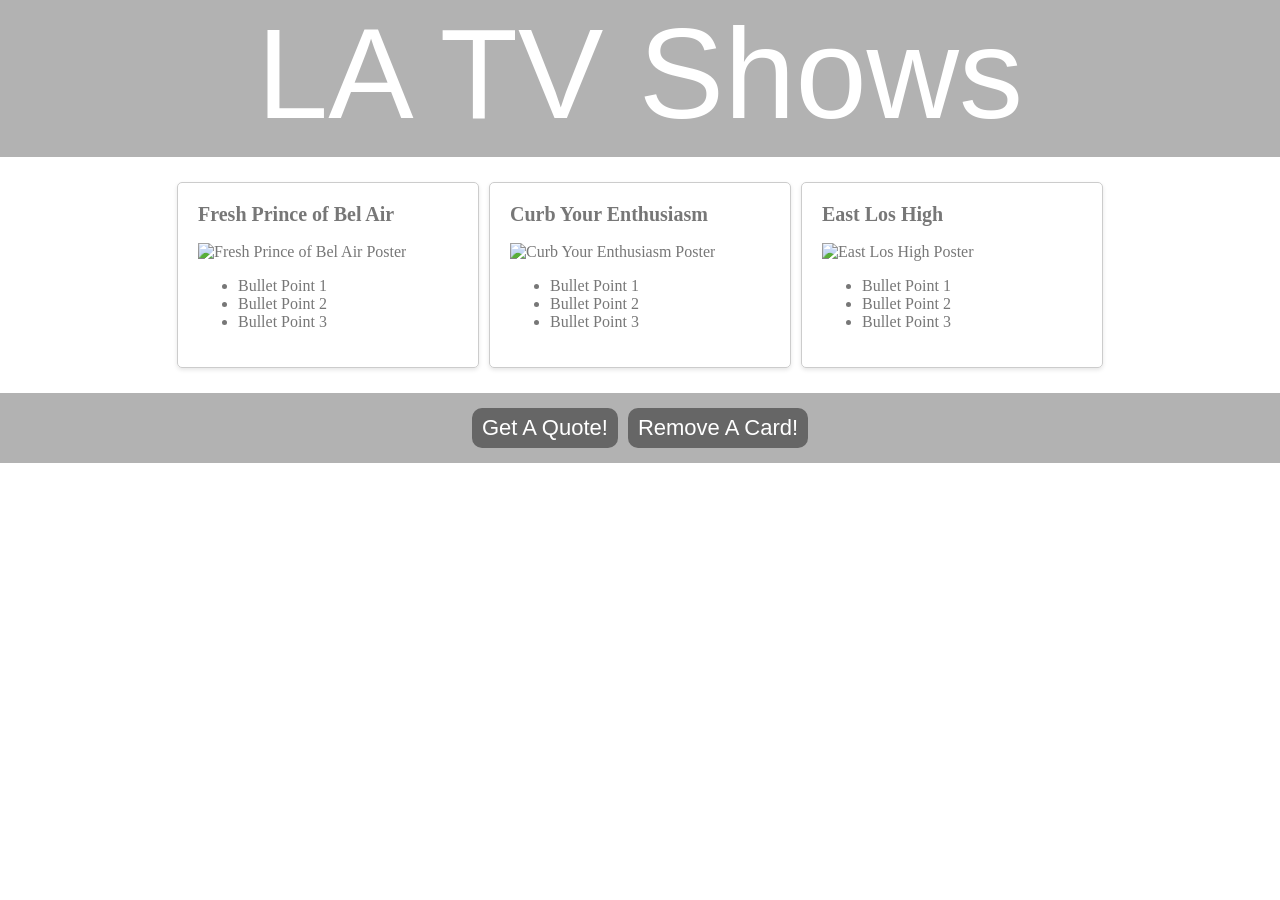
==== index.html @ 1fe8e434 "Initial commit" ====
<!doctype html>
<html>
  <head>
    <title>LA TV Shows | Home</title>
    <meta name="description" content="A Catalog of Shows Set in Los Angeles" />
    <link rel="stylesheet" href="style.css" />
    <script type="text/javascript" src="scripts.js"></script>
  </head>

  <body>
    <header class="main-header">
      <h1 class="title">LA TV Shows</h1>
    </header>
    <div id="card-container"></div>
    <div class="card" style="display: none">
      <div class="card-content">
        <h2>TV Show Title</h2>
        <img src="" alt="TV Show Poster" />
        <ul>
          <li>Bullet Point 1</li>
          <li>Bullet Point 2</li>
          <li>Bullet Point 3</li>
        </ul>
      </div>
    </div>
    <div class="footer">
      <button onclick="quoteAlert()">Get A Quote!</button>
      <button onclick="removeLastCard()">Remove A Card!</button>
    </div>
  </body>
</html>
---- style.css ----
html,
body {
  margin: 0;
  padding: 0;
}

.main-header {
  background-color: rgba(0, 0, 0, 0.3);
  padding-bottom: 10px;
}

.title {
  text-align: center;
  margin: 0;
  font-size: 8em;
  font-family: "Helvetica";
  font-weight: normal;
  color: white;
}

#card-container {
  display: flex;
  justify-content: center;
  margin: 20px;
}

.card {
  width: 300px;
  border: 1px solid #ccc;
  border-radius: 5px;
  box-shadow: 0 2px 4px rgba(0, 0, 0, 0.1);
  margin: 5px;
}

.card-content {
  padding: 20px;
  font-family: "Verdana";
  color: #777;
}

.card-content h2 {
  margin-top: 0;
  font-size: 20px;
}

.card img {
  width: 100%;
  height: auto;
}

.footer {
  display: flex;
  justify-content: center;
  background-color: rgba(0, 0, 0, 0.3);
  padding: 10px;
}

button {
  text-align: center;
  background-color: #666;
  border: none;
  padding-left: 10px;
  padding-right: 10px;
  height: 40px;
  border-radius: 10px;
  color: white;
  font-size: 22px;
  cursor: pointer;
  margin: 5px;
}
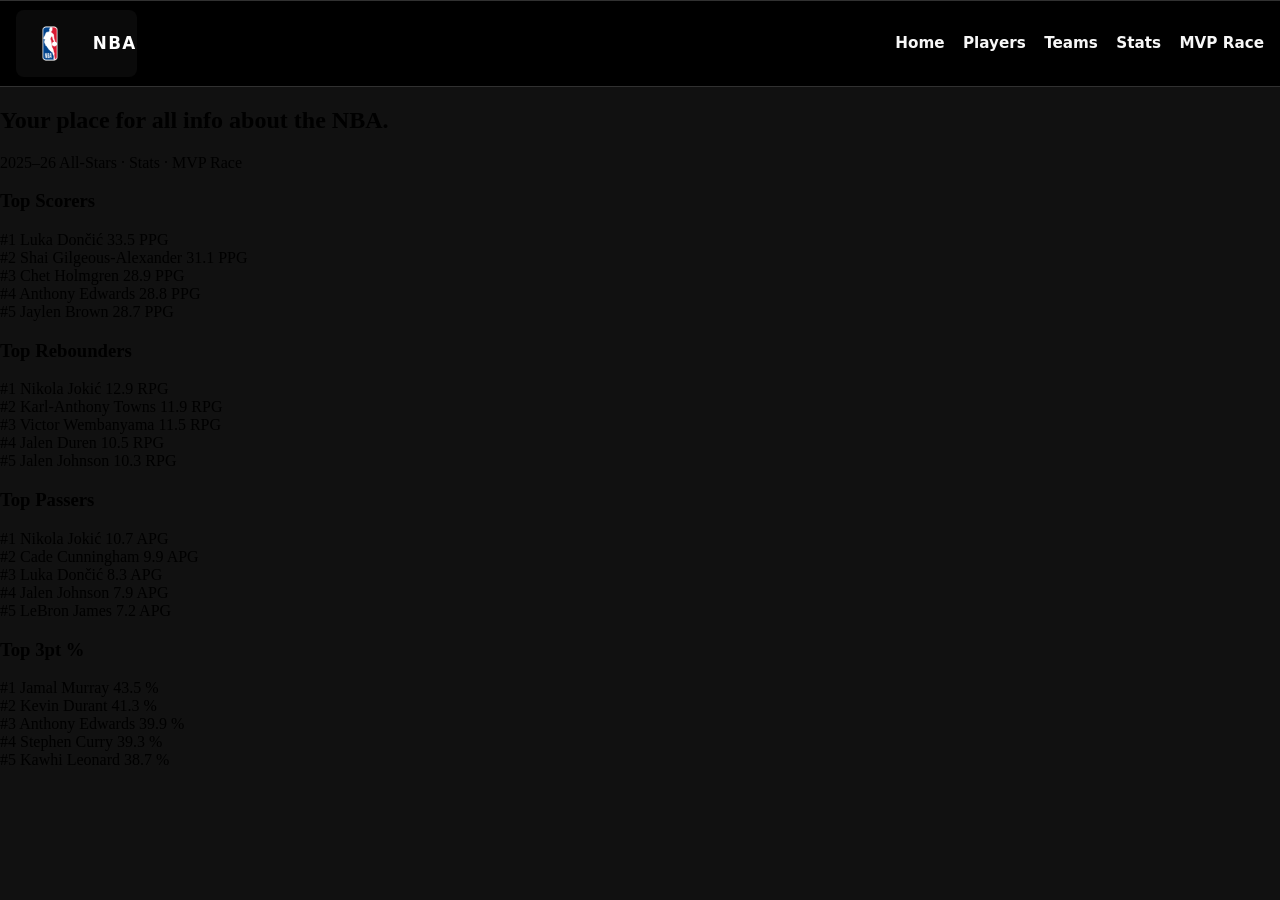
==== commit 3300ef97: "added data from csv and added navbar + home page data" ====
--- a/index.html
+++ b/index.html
@@ -1,31 +1,43 @@
-<!doctype html>
-<html>
-  <head>
-    <title>LA TV Shows | Home</title>
-    <meta name="description" content="A Catalog of Shows Set in Los Angeles" />
-    <link rel="stylesheet" href="style.css" />
-    <script type="text/javascript" src="scripts.js"></script>
-  </head>
+<!DOCTYPE html>
+<html lang="en">
+<head>
+  <meta charset="UTF-8">
+  <meta name="viewport" content="width=device-width, initial-scale=1.0">
+  <title>NBA Page</title>
+  <link rel="stylesheet" href="style.css" />
+</head>
+<body>
+  <nav class="site-nav" aria-label="Primary">
+    <a class="brand" href="#" aria-label="NBA home">
+      <img class="brand-mark" src="assets/nba-logo_2x.png" alt="NBA-style brand mark" />
+      <span class="brand-text">NBA</span>
+    </a>
 
-  <body>
-    <header class="main-header">
-      <h1 class="title">LA TV Shows</h1>
-    </header>
-    <div id="card-container"></div>
-    <div class="card" style="display: none">
-      <div class="card-content">
-        <h2>TV Show Title</h2>
-        <img src="" alt="TV Show Poster" />
-        <ul>
-          <li>Bullet Point 1</li>
-          <li>Bullet Point 2</li>
-          <li>Bullet Point 3</li>
-        </ul>
-      </div>
+    <ul class="nav-links">
+      <li><a href="#">Home</a></li>
+      <li><a href="#">Players</a></li>
+      <li><a href="#">Teams</a></li>
+      <li><a href="#">Stats</a></li>
+      <li><a href="#">MVP Race</a></li>
+    </ul>
+  </nav>
+  <section id="page-home" class="page active">
+
+    <div class="hero-section">
+      <h1>Your place for all info about the NBA.</h1>
+      <p class="subtitle">2025–26 All-Stars · Stats · MVP Race</p>
     </div>
-    <div class="footer">
-      <button onclick="quoteAlert()">Get A Quote!</button>
-      <button onclick="removeLastCard()">Remove A Card!</button>
+
+    <div class="leaderboards">
+      <div id="top-scorers"></div>
+      <div id="top-rebounds"></div>  
+      <div id="top-assists"></div>
+      <div id="top-3pt-percent"></div>
     </div>
-  </body>
-</html>
+
+</section>
+<script src="data.js"></script>
+<script src="app.js"></script>
+</body>
+
+</html>
--- a/style.css
+++ b/style.css
@@ -1,70 +1,207 @@
-html,
 body {
   margin: 0;
+  background: #111;
+}
+
+.site-nav {
+  position: sticky;
+  top: 0;
+  z-index: 1000;
+  display: flex;
+  align-items: center;
+  justify-content: space-between;
+  gap: 1.25rem;
+  padding: 0.55rem 1rem;
+  background: #000;
+  border-top: 1px solid #313131;
+  border-bottom: 1px solid #313131;
+}
+
+.brand {
+  display: inline-flex;
+  align-items: center;
+  gap: 0.55rem;
+  justify-content: center;
+  flex: 0 0 auto;
+  text-decoration: none;
+  padding: 0.15rem 0.35rem;
+  border-radius: 0.5rem;
+  background: rgba(255, 255, 255, 0.04);
+}
+
+.brand-mark {
+  display: block;
+  width: 4.25rem;
+  height: 3.2rem;
+  object-fit: contain;
+}
+
+.brand-text {
+  color: #ffffff;
+  font: 800 1.05rem/1 system-ui, -apple-system, BlinkMacSystemFont, "Segoe UI", sans-serif;
+  letter-spacing: 0.08em;
+}
+
+.nav-links {
+  display: flex;
+  align-items: center;
+  flex-wrap: wrap;
+  gap: 0.2rem 1.15rem;
+  margin: 0;
   padding: 0;
-}
-
-.main-header {
-  background-color: rgba(0, 0, 0, 0.3);
-  padding-bottom: 10px;
-}
-
-.title {
-  text-align: center;
-  margin: 0;
-  font-size: 8em;
-  font-family: "Helvetica";
-  font-weight: normal;
-  color: white;
-}
-
-#card-container {
+  list-style: none;
+  margin-left: auto;
+}
+
+.nav-links li {
   display: flex;
+}
+
+.site-nav a {
+  display: inline-flex;
+  align-items: center;
   justify-content: center;
-  margin: 20px;
-}
-
-.card {
-  width: 300px;
-  border: 1px solid #ccc;
-  border-radius: 5px;
-  box-shadow: 0 2px 4px rgba(0, 0, 0, 0.1);
-  margin: 5px;
-}
-
-.card-content {
-  padding: 20px;
-  font-family: "Verdana";
-  color: #777;
-}
-
-.card-content h2 {
-  margin-top: 0;
-  font-size: 20px;
-}
-
-.card img {
-  width: 100%;
-  height: auto;
-}
-
-.footer {
-  display: flex;
+  padding: 0.5rem 0;
+  color: #f7f7f7;
+  text-decoration: none;
+  font: 700 0.95rem/1 system-ui, -apple-system, BlinkMacSystemFont, "Segoe UI", sans-serif;
+  letter-spacing: 0;
+  transition: color 160ms ease, opacity 160ms ease;
+}
+
+.site-nav a:hover,
+.site-nav a:focus-visible {
+  color: #b7c7ff;
+  opacity: 1;
+  outline: none;
+}
+
+@media (max-width: 720px) {
+  .site-nav {
+    gap: 0.8rem;
+    padding-inline: 0.75rem;
+  }
+
+  .brand-text {
+    font-size: 0.95rem;
+  }
+
+  .nav-links {
+    gap: 0.15rem 0.9rem;
+  }
+}
+/* ── Featured hero card ── */
+.hero-card {
+  display:       flex;
+  gap:           40px;
+  align-items:   center;
+  background:    #111e35;
+  border:        1px solid rgba(255,255,255,0.08);
+  border-left:   4px solid #e8742a;
+  border-radius: 12px;
+  padding:       28px 32px;
+  margin-bottom: 24px;
+}
+
+.hero-left {
+  display:     flex;
+  align-items: center;
+  gap:         20px;
+  flex-shrink: 0;
+}
+
+.hero-number {
+  width:         80px;
+  height:        80px;
+  border-radius: 50%;
+  background:    #e8742a;
+  display:       flex;
+  align-items:   center;
   justify-content: center;
-  background-color: rgba(0, 0, 0, 0.3);
-  padding: 10px;
-}
-
-button {
-  text-align: center;
-  background-color: #666;
-  border: none;
-  padding-left: 10px;
-  padding-right: 10px;
-  height: 40px;
-  border-radius: 10px;
-  color: white;
-  font-size: 22px;
-  cursor: pointer;
-  margin: 5px;
-}
+  font-size:     28px;
+  font-weight:   900;
+  color:         white;
+}
+
+.hero-identity h2 { font-size: 26px; font-weight: 700; }
+.hero-team        { color: #e8742a; font-size: 14px; margin-top: 4px; }
+.hero-meta        { color: #6b8099; font-size: 13px; margin-top: 4px; }
+
+.hero-right { flex: 1; }
+
+/* ── Stat boxes ── */
+.stat-row {
+  display:       flex;
+  gap:           12px;
+  margin-bottom: 16px;
+  flex-wrap:     wrap;
+}
+
+.stat-box {
+  background:    #1a2d4a;
+  border-radius: 8px;
+  padding:       12px 20px;
+  text-align:    center;
+}
+
+.stat-val {
+  display:     block;
+  font-size:   24px;
+  font-weight: 700;
+  color:       #e8742a;
+}
+
+.stat-lbl {
+  display:    block;
+  font-size:  11px;
+  color:      #6b8099;
+  margin-top: 4px;
+  font-weight: 600;
+  letter-spacing: 0.5px;
+}
+
+.hero-fact {
+  font-size:   14px;
+  color:       #c8d4e0;
+  font-style:  italic;
+  line-height: 1.6;
+}
+
+.mvp-badge {
+  display:       inline-block;
+  margin-top:    10px;
+  padding:       4px 14px;
+  background:    rgba(245,200,66,0.12);
+  border:        1px solid #f5c842;
+  border-radius: 20px;
+  font-size:     12px;
+  color:         #f5c842;
+  font-weight:   600;
+}
+
+/* ── Thumbnail strip ── */
+.thumbnail-strip {
+  display:   flex;
+  gap:       8px;
+  flex-wrap: wrap;
+}
+
+.thumb {
+  background:    #111e35;
+  border:        1px solid rgba(255,255,255,0.08);
+  border-radius: 8px;
+  padding:       8px 14px;
+  cursor:        pointer;
+  display:       flex;
+  flex-direction: column;
+  align-items:   center;
+  gap:           2px;
+  min-width:     60px;
+  transition:    border-color 0.15s;
+}
+
+.thumb:hover  { border-color: #e8742a; }
+.thumb.active { border-color: #e8742a; background: #1a2d4a; }
+
+.thumb-num  { font-size: 16px; font-weight: 700; color: #e8742a; }
+.thumb-name { font-size: 11px; color: #6b8099; }
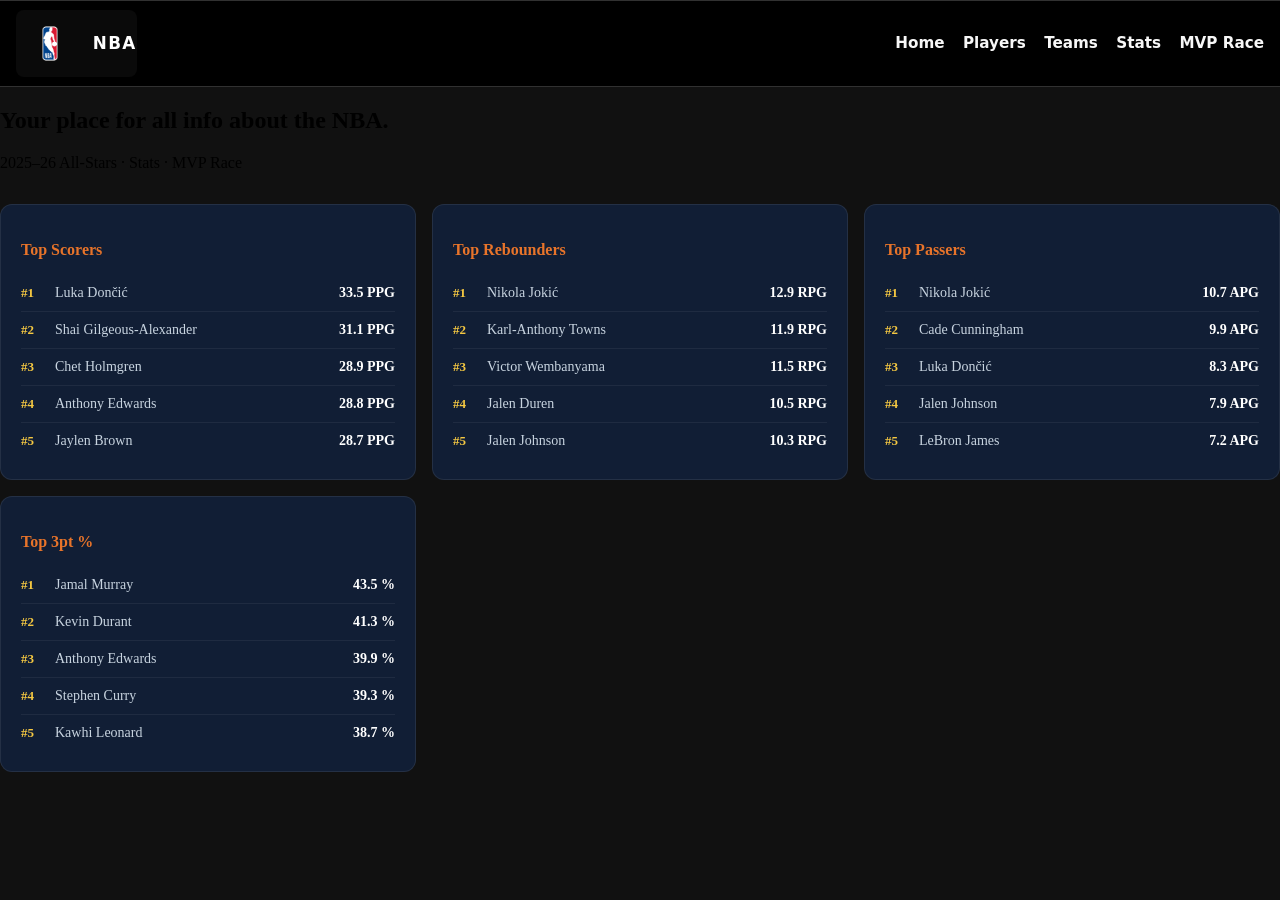
==== commit 40e1affa: "working navbar and pages work to display a msg" ====
--- a/index.html
+++ b/index.html
@@ -14,11 +14,11 @@
     </a>
 
     <ul class="nav-links">
-      <li><a href="#">Home</a></li>
-      <li><a href="#">Players</a></li>
-      <li><a href="#">Teams</a></li>
-      <li><a href="#">Stats</a></li>
-      <li><a href="#">MVP Race</a></li>
+      <li><a href="#" onclick="navigate('home')">Home</a></li>
+      <li><a href="#" onclick="navigate('players')">Players</a></li>
+      <li><a href="#" onclick="navigate('teams')">Teams</a></li>
+      <li><a href="#" onclick="navigate('stats')">Stats</a></li>
+      <li><a href="#" onclick="navigate('mvp')">MVP Race</a></li>
     </ul>
   </nav>
   <section id="page-home" class="page active">
@@ -36,6 +36,11 @@
     </div>
 
 </section>
+<section id="page-home"    class="page"> ... </section>
+<section id="page-players" class="page">        ... </section>
+<section id="page-teams"   class="page">        ... </section>
+<section id="page-stats"   class="page">        ... </section>
+<section id="page-mvp"     class="page">        ... </section>
 <script src="data.js"></script>
 <script src="app.js"></script>
 </body>
--- a/style.css
+++ b/style.css
@@ -90,118 +90,54 @@
     gap: 0.15rem 0.9rem;
   }
 }
-/* ── Featured hero card ── */
-.hero-card {
-  display:       flex;
-  gap:           40px;
-  align-items:   center;
+.leaderboards {
+  display: grid;
+  grid-template-columns: repeat(3, 1fr);
+  gap: 16px;
+  margin-top: 32px;
+}
+
+.leaderboard-card {
   background:    #111e35;
   border:        1px solid rgba(255,255,255,0.08);
-  border-left:   4px solid #e8742a;
   border-radius: 12px;
-  padding:       28px 32px;
-  margin-bottom: 24px;
+  padding:       20px;
 }
 
-.hero-left {
-  display:     flex;
-  align-items: center;
-  gap:         20px;
-  flex-shrink: 0;
+.leaderboard-card h3 {
+  font-size:     16px;
+  font-weight:   700;
+  color:         #e8742a;
+  margin-bottom: 16px;
 }
 
-.hero-number {
-  width:         80px;
-  height:        80px;
-  border-radius: 50%;
-  background:    #e8742a;
+.leader-row {
   display:       flex;
   align-items:   center;
-  justify-content: center;
-  font-size:     28px;
-  font-weight:   900;
-  color:         white;
+  gap:           10px;
+  padding:       10px 0;
+  border-bottom: 1px solid rgba(255,255,255,0.06);
 }
 
-.hero-identity h2 { font-size: 26px; font-weight: 700; }
-.hero-team        { color: #e8742a; font-size: 14px; margin-top: 4px; }
-.hero-meta        { color: #6b8099; font-size: 13px; margin-top: 4px; }
+.leader-row:last-child { border-bottom: none; }
 
-.hero-right { flex: 1; }
-
-/* ── Stat boxes ── */
-.stat-row {
-  display:       flex;
-  gap:           12px;
-  margin-bottom: 16px;
-  flex-wrap:     wrap;
+.leader-rank {
+  font-size:   13px;
+  font-weight: 700;
+  color:       #f5c842;
+  min-width:   24px;
 }
 
-.stat-box {
-  background:    #1a2d4a;
-  border-radius: 8px;
-  padding:       12px 20px;
-  text-align:    center;
+.leader-name {
+  flex:      1;
+  font-size: 14px;
+  color:     #c8d4e0;
 }
 
-.stat-val {
-  display:     block;
-  font-size:   24px;
+.leader-val {
+  font-size:   14px;
   font-weight: 700;
-  color:       #e8742a;
+  color:       #ffffff;
 }
-
-.stat-lbl {
-  display:    block;
-  font-size:  11px;
-  color:      #6b8099;
-  margin-top: 4px;
-  font-weight: 600;
-  letter-spacing: 0.5px;
-}
-
-.hero-fact {
-  font-size:   14px;
-  color:       #c8d4e0;
-  font-style:  italic;
-  line-height: 1.6;
-}
-
-.mvp-badge {
-  display:       inline-block;
-  margin-top:    10px;
-  padding:       4px 14px;
-  background:    rgba(245,200,66,0.12);
-  border:        1px solid #f5c842;
-  border-radius: 20px;
-  font-size:     12px;
-  color:         #f5c842;
-  font-weight:   600;
-}
-
-/* ── Thumbnail strip ── */
-.thumbnail-strip {
-  display:   flex;
-  gap:       8px;
-  flex-wrap: wrap;
-}
-
-.thumb {
-  background:    #111e35;
-  border:        1px solid rgba(255,255,255,0.08);
-  border-radius: 8px;
-  padding:       8px 14px;
-  cursor:        pointer;
-  display:       flex;
-  flex-direction: column;
-  align-items:   center;
-  gap:           2px;
-  min-width:     60px;
-  transition:    border-color 0.15s;
-}
-
-.thumb:hover  { border-color: #e8742a; }
-.thumb.active { border-color: #e8742a; background: #1a2d4a; }
-
-.thumb-num  { font-size: 16px; font-weight: 700; color: #e8742a; }
-.thumb-name { font-size: 11px; color: #6b8099; }+.page        { display: none; }
+.page.active { display: block; }
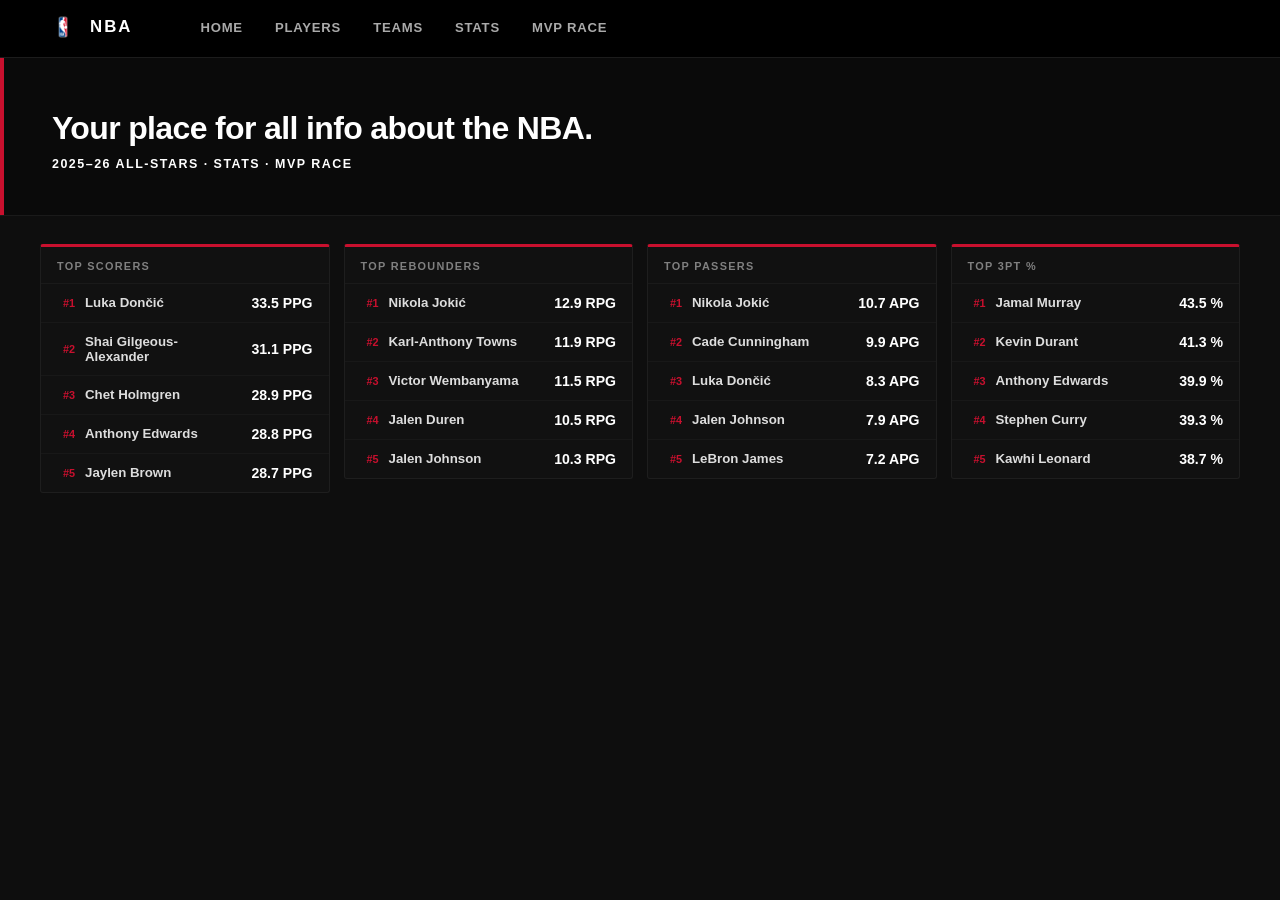
==== commit 2bbf63b4: "added styles and functionality to the players page" ====
--- a/index.html
+++ b/index.html
@@ -8,7 +8,7 @@
 </head>
 <body>
   <nav class="site-nav" aria-label="Primary">
-    <a class="brand" href="#" aria-label="NBA home">
+    <a onclick="navigate('home')" class="brand" href="#" aria-label="NBA home">
       <img class="brand-mark" src="assets/nba-logo_2x.png" alt="NBA-style brand mark" />
       <span class="brand-text">NBA</span>
     </a>
@@ -30,14 +30,30 @@
 
     <div class="leaderboards">
       <div id="top-scorers"></div>
-      <div id="top-rebounds"></div>  
+      <div id="top-rebounds"></div>
       <div id="top-assists"></div>
       <div id="top-3pt-percent"></div>
     </div>
 
 </section>
 <section id="page-home"    class="page"> ... </section>
-<section id="page-players" class="page">        ... </section>
+<section id="page-players" class="page">
+  <div class="page-layout">
+    <aside class="left-panel">
+      <h2>Players</h2>
+      <input
+        type="text"
+        id="player-search"
+        placeholder="Search player/team/favorite"
+        oninput="filterPlayers()"
+      />
+      <ul id="player-list"></ul>
+    </aside>
+    <div class="right-panel" id="player-detail">
+      <p class="placeholder-msg">← Select a player to see details</p>
+    </div>
+  </div>
+</section>
 <section id="page-teams"   class="page">        ... </section>
 <section id="page-stats"   class="page">        ... </section>
 <section id="page-mvp"     class="page">        ... </section>
@@ -45,4 +61,4 @@
 <script src="app.js"></script>
 </body>
 
-</html>+</html>
--- a/style.css
+++ b/style.css
@@ -1,6 +1,15 @@
+*,
+*::before,
+*::after {
+  box-sizing: border-box;
+}
+
 body {
   margin: 0;
-  background: #111;
+  background: #0e0e0e;
+  color: #fff;
+  font-family: -apple-system, BlinkMacSystemFont, "Segoe UI", Arial, sans-serif;
+  -webkit-font-smoothing: antialiased;
 }
 
 .site-nav {
@@ -9,135 +18,547 @@
   z-index: 1000;
   display: flex;
   align-items: center;
-  justify-content: space-between;
-  gap: 1.25rem;
-  padding: 0.55rem 1rem;
+  height: 58px;
+  padding: 0 28px;
   background: #000;
-  border-top: 1px solid #313131;
-  border-bottom: 1px solid #313131;
+  border-bottom: 1px solid #1c1c1c;
 }
 
 .brand {
   display: inline-flex;
   align-items: center;
-  gap: 0.55rem;
-  justify-content: center;
+  gap: 0.5rem;
   flex: 0 0 auto;
   text-decoration: none;
-  padding: 0.15rem 0.35rem;
-  border-radius: 0.5rem;
-  background: rgba(255, 255, 255, 0.04);
+  margin-right: 36px;
 }
 
 .brand-mark {
   display: block;
-  width: 4.25rem;
-  height: 3.2rem;
+  width: 38px;
+  height: 48px;
   object-fit: contain;
 }
 
 .brand-text {
-  color: #ffffff;
-  font: 800 1.05rem/1 system-ui, -apple-system, BlinkMacSystemFont, "Segoe UI", sans-serif;
-  letter-spacing: 0.08em;
+  color: #fff;
+  font-weight: 900;
+  font-size: 1.05rem;
+  letter-spacing: 0.12em;
+  text-transform: uppercase;
 }
 
 .nav-links {
   display: flex;
-  align-items: center;
-  flex-wrap: wrap;
-  gap: 0.2rem 1.15rem;
+  align-items: stretch;
+  gap: 0;
   margin: 0;
   padding: 0;
   list-style: none;
-  margin-left: auto;
+  height: 100%;
 }
 
 .nav-links li {
   display: flex;
+  height: 100%;
 }
 
 .site-nav a {
   display: inline-flex;
   align-items: center;
+  padding: 0 16px;
+  height: 100%;
+  color: #aaa;
+  text-decoration: none;
+  font-weight: 700;
+  font-size: 0.82rem;
+  letter-spacing: 0.06em;
+  text-transform: uppercase;
+  border-bottom: 3px solid transparent;
+  transition:
+    color 140ms ease,
+    border-color 140ms ease;
+}
+
+.site-nav a:hover {
+  color: #fff;
+  border-bottom-color: #c8102e;
+}
+
+.site-nav a.active {
+  color: #fff;
+  border-bottom-color: #c8102e;
+}
+
+.page {
+  display: none;
+}
+.page.active {
+  display: block;
+}
+
+.hero-section {
+  position: relative;
+  padding: 52px 40px 44px 52px;
+  background: #0a0a0a;
+  border-bottom: 1px solid #1a1a1a;
+  overflow: hidden;
+}
+
+.hero-section::before {
+  content: "";
+  position: absolute;
+  top: 0;
+  left: 0;
+  width: 4px;
+  height: 100%;
+  background: #c8102e;
+}
+
+.hero-section h1 {
+  font-size: 2rem;
+  font-weight: 900;
+  color: #fff;
+  margin: 0 0 10px;
+  letter-spacing: -0.02em;
+  line-height: 1.15;
+  max-width: 560px;
+}
+
+.hero-section .subtitle {
+  font-size: 0.78rem;
+  font-weight: 700;
+  color: white;
+  margin: 0;
+  letter-spacing: 0.12em;
+  text-transform: uppercase;
+}
+
+.leaderboards {
+  display: grid;
+  grid-template-columns: repeat(4, 1fr);
+  gap: 14px;
+  padding: 28px 40px;
+  background: #0e0e0e;
+}
+
+.leaderboard-card {
+  background: #111;
+  border: 1px solid #1e1e1e;
+  border-top: 3px solid #c8102e;
+  border-radius: 3px;
+  overflow: hidden;
+}
+
+.leaderboard-card h3 {
+  font-size: 0.68rem;
+  font-weight: 800;
+  color: grey;
+  text-transform: uppercase;
+  letter-spacing: 0.12em;
+  margin: 0;
+  padding: 13px 16px 11px;
+  border-bottom: 1px solid #1a1a1a;
+}
+
+.leader-row {
+  display: flex;
+  align-items: center;
+  gap: 10px;
+  padding: 11px 16px;
+  border-bottom: 1px solid #181818;
+  transition: background 100ms ease;
+  cursor: default;
+}
+
+.leader-row:last-child {
+  border-bottom: none;
+}
+.leader-row:hover {
+  background: #181818;
+}
+
+.leader-rank {
+  font-size: 0.68rem;
+  font-weight: 800;
+  color: #c8102e;
+  min-width: 18px;
+  text-align: right;
+}
+
+.leader-name {
+  flex: 1;
+  font-size: 0.83rem;
+  font-weight: 600;
+  color: #ddd;
+}
+
+.leader-val {
+  font-size: 0.88rem;
+  font-weight: 800;
+  color: #fff;
+  font-variant-numeric: tabular-nums;
+}
+
+.page-layout {
+  display: grid;
+  grid-template-columns: 260px 1fr;
+  height: calc(100vh - 58px);
+  overflow: hidden;
+}
+
+/* ── Left panel ── */
+.left-panel {
+  background: #080808;
+  border-right: 1px solid #1a1a1a;
+  display: flex;
+  flex-direction: column;
+  padding: 18px 12px;
+  overflow: hidden;
+}
+
+.left-panel h2 {
+  color: white;
+  font-size: 0.65rem;
+  font-weight: 800;
+  text-transform: uppercase;
+  letter-spacing: 0.14em;
+  margin: 0 0 12px 4px;
+}
+
+.left-panel input[type="text"] {
+  width: 100%;
+  padding: 9px 12px;
+  background: #111;
+  border: 1px solid #222;
+  border-radius: 3px;
+  color: #f0f0f0;
+  font-size: 0.85rem;
+  font-family: inherit;
+  outline: none;
+  margin-bottom: 10px;
+  transition: border-color 140ms ease;
+}
+
+.left-panel input[type="text"]::placeholder {
+  color: #3a3a3a;
+}
+
+.left-panel input[type="text"]:focus {
+  border-color: #c8102e;
+  background: #141414;
+}
+
+.left-panel ul {
+  list-style: none;
+  margin: 0;
+  padding: 0;
+  overflow-y: auto;
+  flex: 1;
+}
+
+.left-panel ul::-webkit-scrollbar {
+  width: 3px;
+}
+.left-panel ul::-webkit-scrollbar-track {
+  background: transparent;
+}
+.left-panel ul::-webkit-scrollbar-thumb {
+  background: #222;
+  border-radius: 2px;
+}
+
+/* ── Player list rows ── */
+.list-item {
+  display: flex;
+  align-items: center;
+  gap: 9px;
+  padding: 9px 10px;
+  cursor: pointer;
+  transition: background 100ms ease;
+  border-left: 3px solid transparent;
+  border-radius: 2px;
+  margin-bottom: 1px;
+}
+
+.list-item:hover {
+  background: #141414;
+}
+
+.list-item.selected {
+  background: #141414;
+  border-left-color: #c8102e;
+}
+
+.list-num {
+  font-size: 0.7rem;
+  font-weight: 700;
+  color: #383838;
+  min-width: 28px;
+  font-variant-numeric: tabular-nums;
+}
+
+.list-item.selected .list-num {
+  color: #c8102e;
+}
+
+.list-name {
+  flex: 1;
+  font-size: 0.84rem;
+  color: #bbb;
+  font-weight: 600;
+}
+
+.list-item.selected .list-name {
+  color: #fff;
+}
+
+.list-pos {
+  font-size: 0.65rem;
+  color: #444;
+  font-weight: 700;
+  background: #161616;
+  padding: 2px 6px;
+  border-radius: 2px;
+  text-transform: uppercase;
+  letter-spacing: 0.05em;
+}
+
+.list-item.selected .list-pos {
+  background: #250a0a;
+  color: #c8102e;
+}
+
+.list-item.favorited .list-name {
+  color: #f472b6;
+}
+
+.list-item.favorited .list-num {
+  color: #f472b6;
+}
+
+.list-item.favorited.selected .list-name {
+  color: #f9a8d4;
+}
+
+/* ── Right panel ── */
+.right-panel {
+  padding: 32px 36px;
+  overflow-y: auto;
+  background: #0e0e0e;
+}
+
+.placeholder-msg {
+  color: #2a2a2a;
+  font-size: 0.8rem;
+  margin-top: 100px;
+  text-align: center;
+  text-transform: uppercase;
+  letter-spacing: 0.1em;
+  font-weight: 700;
+}
+
+/* ── Detail card ── */
+.detail-card {
+  background: #111;
+  border: 1px solid #1e1e1e;
+  border-top: 3px solid #c8102e;
+  border-radius: 3px;
+  padding: 28px;
+  max-width: 620px;
+}
+
+.detail-header {
+  display: flex;
+  align-items: center;
+  gap: 18px;
+  margin-bottom: 24px;
+  padding-bottom: 22px;
+  border-bottom: 1px solid #1a1a1a;
+}
+
+.detail-avatar {
+  width: 58px;
+  height: 58px;
+  border-radius: 50%;
+  background: #c8102e;
+  display: flex;
+  align-items: center;
   justify-content: center;
-  padding: 0.5rem 0;
-  color: #f7f7f7;
-  text-decoration: none;
-  font: 700 0.95rem/1 system-ui, -apple-system, BlinkMacSystemFont, "Segoe UI", sans-serif;
-  letter-spacing: 0;
-  transition: color 160ms ease, opacity 160ms ease;
-}
-
-.site-nav a:hover,
-.site-nav a:focus-visible {
-  color: #b7c7ff;
-  opacity: 1;
-  outline: none;
+  font-size: 0.95rem;
+  font-weight: 900;
+  color: #fff;
+  flex-shrink: 0;
+  letter-spacing: -0.02em;
+}
+
+.detail-header h2 {
+  color: #fff;
+  font-size: 1.2rem;
+  font-weight: 900;
+  margin: 0 0 5px;
+  letter-spacing: -0.01em;
+}
+
+.detail-team {
+  color: grey;
+  font-size: 0.75rem;
+  font-weight: 700;
+  margin: 0 0 3px;
+  text-transform: uppercase;
+  letter-spacing: 0.07em;
+}
+
+.detail-meta {
+  color: white;
+  font-size: 0.75rem;
+  margin: 0;
+}
+
+/* ── Stat boxes ── */
+.detail-stats {
+  display: flex;
+  flex-wrap: wrap;
+  gap: 8px;
+  margin-bottom: 22px;
+}
+
+.stat-box {
+  background: #0a0a0a;
+  border: 1px solid #1a1a1a;
+  border-radius: 3px;
+  padding: 13px 14px;
+  display: flex;
+  flex-direction: column;
+  align-items: center;
+  min-width: 70px;
+  flex: 1;
+}
+
+.stat-val {
+  font-size: 1.25rem;
+  font-weight: 900;
+  color: #fff;
+  line-height: 1;
+  font-variant-numeric: tabular-nums;
+}
+
+.stat-lbl {
+  font-size: 0.6rem;
+  color: white;
+  margin-top: 5px;
+  text-transform: uppercase;
+  letter-spacing: 0.1em;
+  font-weight: 700;
+}
+
+/* ── Fun fact ── */
+.fun-fact {
+  font-size: 0.83rem;
+  color: white;
+  font-style: italic;
+  margin: 0 0 16px;
+  line-height: 1.65;
+  padding: 12px 14px;
+  background: #0a0a0a;
+  border-left: 3px solid #1e1e1e;
+}
+
+/* ── MVP badge ── */
+.mvp-badge {
+  display: inline-flex;
+  align-items: center;
+  gap: 5px;
+  background: #140e00;
+  border: 1px solid #2e2000;
+  color: #f0b429;
+  font-size: 0.7rem;
+  font-weight: 800;
+  padding: 5px 12px;
+  border-radius: 2px;
+  text-transform: uppercase;
+  letter-spacing: 0.08em;
+}
+
+/* ── Favorite button ── */
+.fav-btn {
+  margin-top: 18px;
+  padding: 9px 18px;
+  background: transparent;
+  border: 1px solid #333;
+  border-radius: 3px;
+  color: #aaa;
+  font-size: 0.8rem;
+  font-weight: 700;
+  font-family: inherit;
+  text-transform: uppercase;
+  letter-spacing: 0.06em;
+  cursor: pointer;
+  transition:
+    background 140ms ease,
+    border-color 140ms ease,
+    color 140ms ease;
+}
+
+.fav-btn:hover {
+  background: #1a1a1a;
+  border-color: white;
+  color: #fff;
+}
+
+.fav-btn.active {
+  background: #1a0a0a;
+  border-color: #c8102e;
+  color: #c8102e;
+}
+
+/* responsive */
+@media (max-width: 1100px) {
+  .leaderboards {
+    grid-template-columns: repeat(2, 1fr);
+  }
 }
 
 @media (max-width: 720px) {
   .site-nav {
-    gap: 0.8rem;
-    padding-inline: 0.75rem;
-  }
-
-  .brand-text {
-    font-size: 0.95rem;
-  }
-
-  .nav-links {
-    gap: 0.15rem 0.9rem;
-  }
-}
-.leaderboards {
-  display: grid;
-  grid-template-columns: repeat(3, 1fr);
-  gap: 16px;
-  margin-top: 32px;
-}
-
-.leaderboard-card {
-  background:    #111e35;
-  border:        1px solid rgba(255,255,255,0.08);
-  border-radius: 12px;
-  padding:       20px;
-}
-
-.leaderboard-card h3 {
-  font-size:     16px;
-  font-weight:   700;
-  color:         #e8742a;
-  margin-bottom: 16px;
-}
-
-.leader-row {
-  display:       flex;
-  align-items:   center;
-  gap:           10px;
-  padding:       10px 0;
-  border-bottom: 1px solid rgba(255,255,255,0.06);
-}
-
-.leader-row:last-child { border-bottom: none; }
-
-.leader-rank {
-  font-size:   13px;
-  font-weight: 700;
-  color:       #f5c842;
-  min-width:   24px;
-}
-
-.leader-name {
-  flex:      1;
-  font-size: 14px;
-  color:     #c8d4e0;
-}
-
-.leader-val {
-  font-size:   14px;
-  font-weight: 700;
-  color:       #ffffff;
-}
-.page        { display: none; }
-.page.active { display: block; }+    padding: 0 16px;
+  }
+
+  .site-nav a {
+    padding: 0 10px;
+    font-size: 0.75rem;
+  }
+
+  .brand {
+    margin-right: 12px;
+  }
+
+  .hero-section {
+    padding: 36px 20px 30px 28px;
+  }
+
+  .hero-section h1 {
+    font-size: 1.45rem;
+  }
+
+  .leaderboards {
+    grid-template-columns: 1fr 1fr;
+    padding: 20px 16px;
+    gap: 10px;
+  }
+
+  .page-layout {
+    grid-template-columns: 1fr;
+    height: auto;
+  }
+
+  .left-panel {
+    max-height: 42vh;
+    border-right: none;
+    border-bottom: 1px solid #1a1a1a;
+  }
+
+  .right-panel {
+    padding: 20px 16px;
+  }
+}
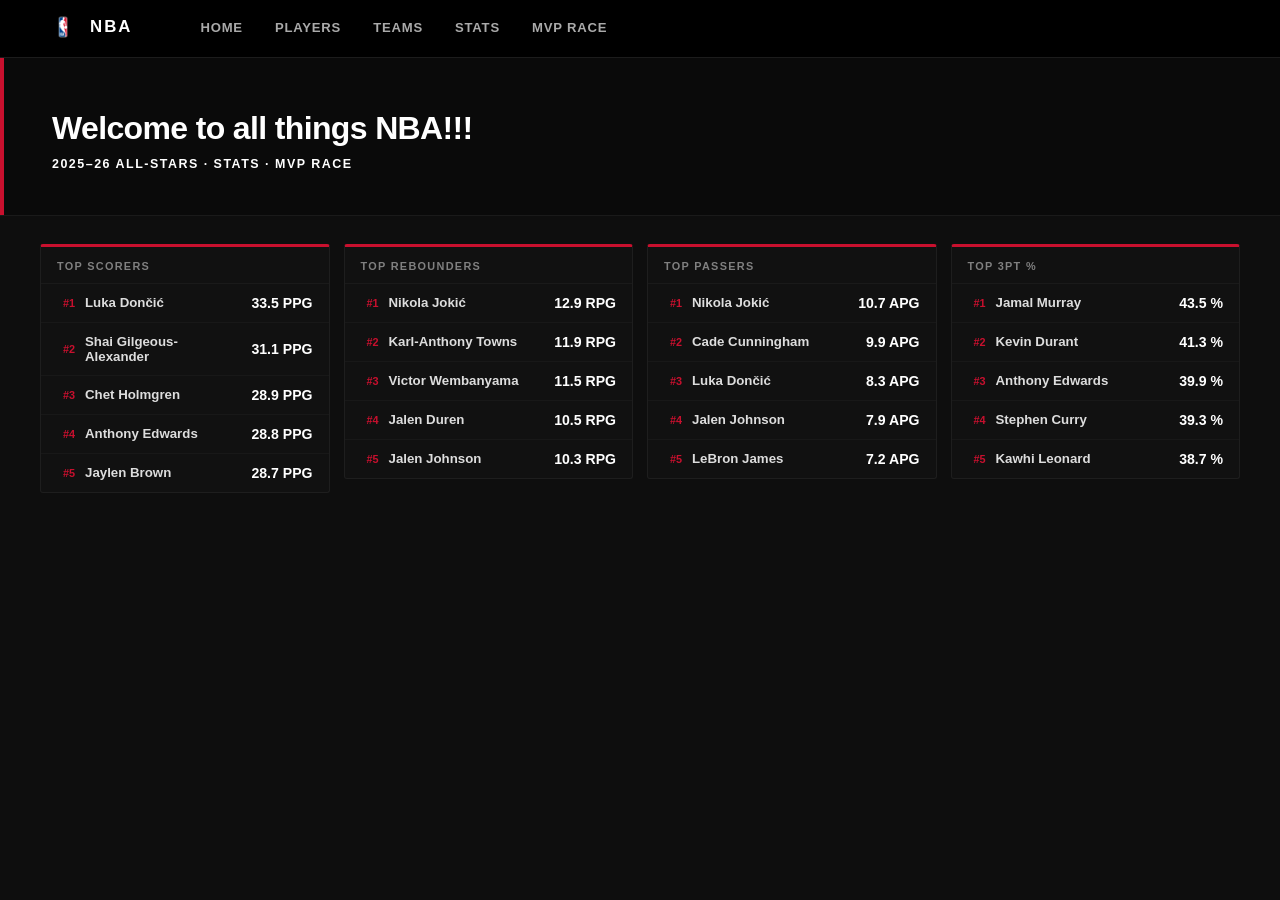
==== commit 7dfe8daf: "added the mvp race logic" ====
--- a/index.html
+++ b/index.html
@@ -24,7 +24,7 @@
   <section id="page-home" class="page active">
 
     <div class="hero-section">
-      <h1>Your place for all info about the NBA.</h1>
+      <h1>Welcome to all things NBA!!!</h1>
       <p class="subtitle">2025–26 All-Stars · Stats · MVP Race</p>
     </div>
 
@@ -36,7 +36,6 @@
     </div>
 
 </section>
-<section id="page-home"    class="page"> ... </section>
 <section id="page-players" class="page">
   <div class="page-layout">
     <aside class="left-panel">
@@ -50,13 +49,13 @@
       <ul id="player-list"></ul>
     </aside>
     <div class="right-panel" id="player-detail">
-      <p class="placeholder-msg">← Select a player to see details</p>
+      <p class="placeholder-msg">← Select a player on the left to see details</p>
     </div>
   </div>
 </section>
-<section id="page-teams"   class="page">        ... </section>
-<section id="page-stats"   class="page">        ... </section>
-<section id="page-mvp"     class="page">        ... </section>
+<section id="page-teams" class="page"></section>
+<section id="page-stats" class="page"></section>
+<section id="page-mvp"   class="page"></section>
 <script src="data.js"></script>
 <script src="app.js"></script>
 </body>
--- a/style.css
+++ b/style.css
@@ -176,6 +176,14 @@
 }
 .leader-row:hover {
   background: #181818;
+}
+
+.leader-row--link {
+  cursor: pointer;
+}
+
+.leader-row--link:hover .leader-name {
+  color: #c8102e;
 }
 
 .leader-rank {
@@ -349,7 +357,7 @@
 }
 
 .placeholder-msg {
-  color: #2a2a2a;
+  color: grey;
   font-size: 0.8rem;
   margin-top: 100px;
   text-align: center;
@@ -512,6 +520,322 @@
   color: #c8102e;
 }
 
+/* ── MVP Race page ── */
+.mvp-grid {
+  display: grid;
+  grid-template-columns: repeat(5, 1fr);
+  gap: 16px;
+  padding: 28px 32px;
+}
+
+.mvp-card {
+  background: #111;
+  border: 1px solid #1e1e1e;
+  border-radius: 3px;
+  overflow: hidden;
+  display: flex;
+  flex-direction: column;
+  position: relative;
+}
+
+.mvp-rank-badge {
+  position: absolute;
+  top: 12px;
+  left: 12px;
+  font-size: 0.7rem;
+  font-weight: 900;
+  letter-spacing: 0.08em;
+  padding: 3px 8px;
+  border-radius: 2px;
+  z-index: 1;
+}
+
+.rank-gold    { background: #1a1200; color: #f0b429; border: 1px solid #2e2000; }
+.rank-silver  { background: #141414; color: #aaa;    border: 1px solid #2a2a2a; }
+.rank-bronze  { background: #150d08; color: #b87333; border: 1px solid #2a1a0a; }
+.rank-default { background: #140508; color: #c8102e; border: 1px solid #2a0a12; }
+
+.mvp-finalist-badge {
+  position: absolute;
+  top: 12px;
+  right: 12px;
+  font-size: 0.6rem;
+  font-weight: 900;
+  letter-spacing: 0.1em;
+  padding: 3px 7px;
+  border-radius: 2px;
+  background: #1a0005;
+  color: #c8102e;
+  border: 1px solid #c8102e;
+  text-transform: uppercase;
+}
+
+.mvp-img-placeholder {
+  background: #0a0a0a;
+  border-bottom: 1px solid #1a1a1a;
+  height: 220px;
+  display: flex;
+  flex-direction: column;
+  align-items: center;
+  justify-content: center;
+  gap: 8px;
+}
+
+.mvp-img {
+  width: 100%;
+  height: 100%;
+  object-fit: cover;
+  object-position: center 15%;
+  display: block;
+}
+
+.mvp-jersey {
+  font-size: 2.8rem;
+  font-weight: 900;
+  color: #1e1e1e;
+  letter-spacing: -0.03em;
+  line-height: 1;
+}
+
+.mvp-img-label {
+  font-size: 0.6rem;
+  font-weight: 700;
+  color: #2a2a2a;
+  text-transform: uppercase;
+  letter-spacing: 0.1em;
+}
+
+.mvp-card-body {
+  padding: 18px 16px 20px;
+  display: flex;
+  flex-direction: column;
+  gap: 4px;
+  flex: 1;
+}
+
+.mvp-name {
+  font-size: 0.98rem;
+  font-weight: 900;
+  color: #fff;
+  margin: 0;
+  letter-spacing: -0.01em;
+  line-height: 1.2;
+}
+
+.mvp-team {
+  font-size: 0.68rem;
+  font-weight: 700;
+  color: grey;
+  margin: 0 0 12px;
+  text-transform: uppercase;
+  letter-spacing: 0.07em;
+}
+
+.mvp-highlight {
+  display: flex;
+  align-items: baseline;
+  gap: 6px;
+  margin-bottom: 4px;
+}
+
+.mvp-highlight-val {
+  font-size: 2.2rem;
+  font-weight: 900;
+  color: #c8102e;
+  line-height: 1;
+  letter-spacing: -0.03em;
+  font-variant-numeric: tabular-nums;
+}
+
+.mvp-highlight-lbl {
+  font-size: 0.72rem;
+  font-weight: 800;
+  color: #c8102e;
+  text-transform: uppercase;
+  letter-spacing: 0.1em;
+}
+
+.mvp-reason {
+  font-size: 0.73rem;
+  color: white;
+  font-style: italic;
+  margin: 0 0 16px;
+  line-height: 1.5;
+}
+
+.mvp-secondary-stats {
+  display: grid;
+  grid-template-columns: repeat(4, 1fr);
+  gap: 6px;
+  margin-top: auto;
+  padding-top: 14px;
+  border-top: 1px solid #1a1a1a;
+}
+
+.mvp-stat {
+  display: flex;
+  flex-direction: column;
+  align-items: center;
+  gap: 3px;
+}
+
+.mvp-stat-val {
+  font-size: 0.88rem;
+  font-weight: 900;
+  color: #ddd;
+  font-variant-numeric: tabular-nums;
+}
+
+.mvp-stat-lbl {
+  font-size: 0.55rem;
+  font-weight: 800;
+  color: #444;
+  text-transform: uppercase;
+  letter-spacing: 0.08em;
+}
+
+/* ── Teams page ── */
+.teams-layout {
+  display: grid;
+  grid-template-columns: 220px 1fr 220px;
+  height: calc(100vh - 58px);
+  background: #0e0e0e;
+  overflow: hidden;
+}
+
+.teams-sidebar {
+  padding: 24px 14px;
+  overflow-y: auto;
+  border-right: 1px solid #1a1a1a;
+  background: #080808;
+}
+
+.teams-sidebar-right {
+  border-right: none;
+  border-left: 1px solid #1a1a1a;
+}
+
+.teams-sidebar::-webkit-scrollbar { width: 3px; }
+.teams-sidebar::-webkit-scrollbar-track { background: transparent; }
+.teams-sidebar::-webkit-scrollbar-thumb { background: #222; border-radius: 2px; }
+
+.conf-label {
+  font-size: 0.72rem;
+  font-weight: 900;
+  text-transform: uppercase;
+  letter-spacing: 0.14em;
+  color: #c8102e;
+  margin: 0 0 14px 6px;
+}
+
+.teams-list {
+  list-style: none;
+  margin: 0;
+  padding: 0;
+}
+
+.team-item {
+  padding: 9px 12px;
+  cursor: pointer;
+  border-radius: 2px;
+  font-size: 0.83rem;
+  color: #666;
+  font-weight: 600;
+  margin-bottom: 1px;
+  border-left: 3px solid transparent;
+  transition: background 100ms ease, color 100ms ease;
+}
+
+.team-item:hover {
+  background: #141414;
+  color: #bbb;
+}
+
+.team-item.selected {
+  background: #141414;
+  border-left-color: #c8102e;
+  color: #fff;
+}
+
+.teams-center {
+  padding: 40px 36px;
+  overflow-y: auto;
+  background: #0e0e0e;
+}
+
+.team-card {
+  background: #111;
+  border: 1px solid #1e1e1e;
+  border-top: 3px solid #c8102e;
+  border-radius: 3px;
+  padding: 30px 34px;
+  max-width: 580px;
+}
+
+.team-card-name {
+  font-size: 1.55rem;
+  font-weight: 900;
+  color: #fff;
+  margin: 0 0 8px;
+  letter-spacing: -0.02em;
+}
+
+.team-card-meta {
+  color: grey;
+  font-size: 0.78rem;
+  font-weight: 500;
+  margin: 0 0 14px;
+}
+
+.team-card-coach {
+  color: #ddd;
+  font-size: 0.9rem;
+  font-weight: 700;
+  margin: 0 0 6px;
+}
+
+.team-card-fact {
+  color: #888;
+  font-style: italic;
+  font-size: 0.84rem;
+  margin: 0 0 22px;
+  line-height: 1.6;
+  padding: 10px 14px;
+  background: #0a0a0a;
+  border-left: 3px solid #1e1e1e;
+}
+
+.team-card-roster-heading {
+  color: #fff;
+  font-size: 0.95rem;
+  font-weight: 800;
+  margin: 0 0 12px;
+  padding-bottom: 8px;
+  border-bottom: 1px solid #1a1a1a;
+}
+
+.team-card-roster {
+  list-style: disc;
+  padding-left: 22px;
+  margin: 0;
+}
+
+.team-card-roster li {
+  color: #bbb;
+  font-size: 0.87rem;
+  padding: 5px 0;
+  border-bottom: 1px solid #181818;
+}
+
+.team-card-roster li:last-child {
+  border-bottom: none;
+}
+
+.team-no-players {
+  color: #444 !important;
+  list-style: none !important;
+}
+
 /* responsive */
 @media (max-width: 1100px) {
   .leaderboards {
